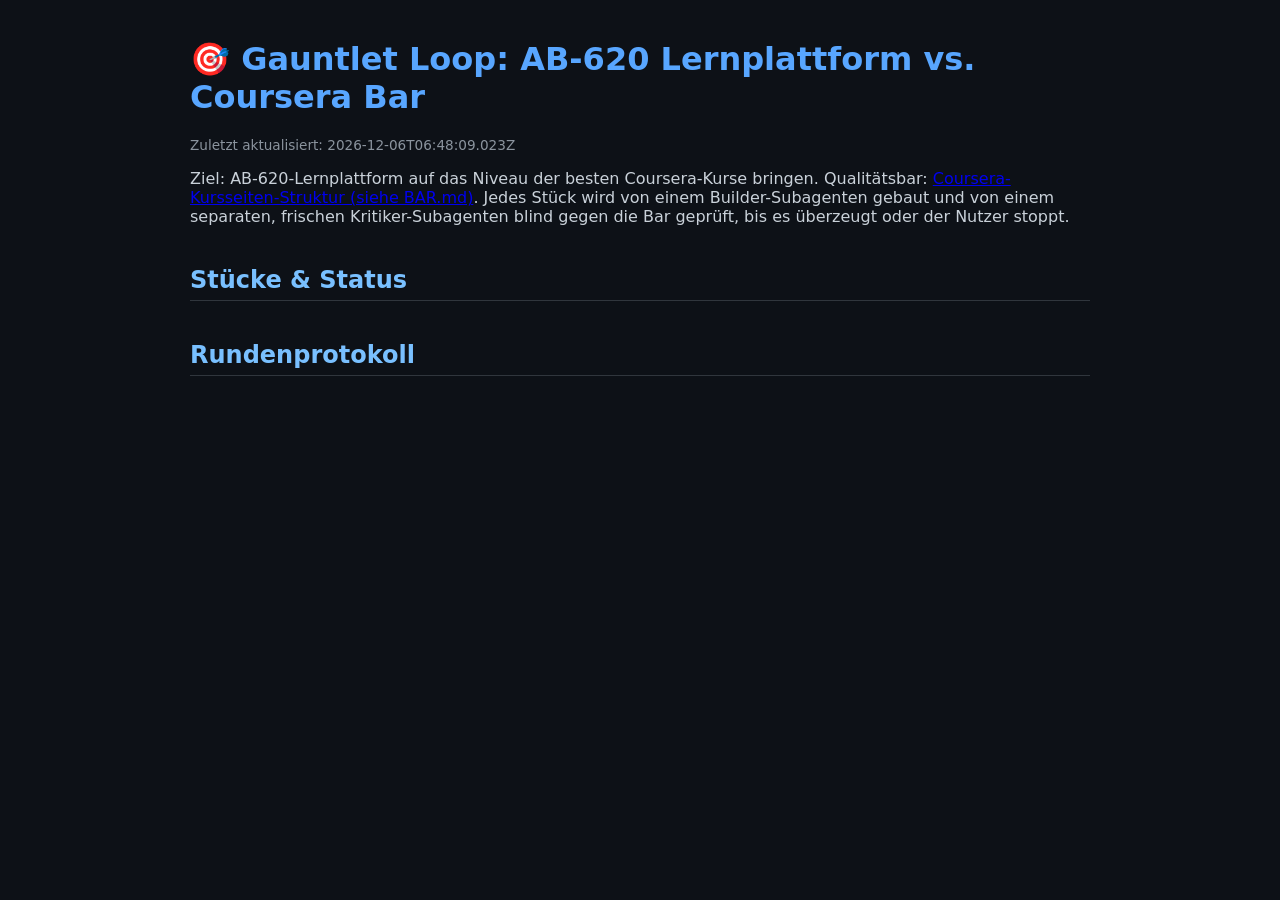
==== gauntlet/progress.html @ bc195534 "gauntlet: setup — reference bar, progress page, round structure" ====
<!DOCTYPE html>
<html lang="de">
<head>
<meta charset="UTF-8">
<title>Gauntlet Loop — AB-620 vs. Coursera Bar — Live Progress</title>
<style>
  body { font-family: -apple-system, system-ui, sans-serif; max-width: 900px; margin: 40px auto; padding: 0 20px; background: #0d1117; color: #c9d1d9; }
  h1 { color: #58a6ff; }
  h2 { color: #79c0ff; border-bottom: 1px solid #30363d; padding-bottom: 6px; margin-top: 40px; }
  .piece { background: #161b22; border: 1px solid #30363d; border-radius: 8px; padding: 16px; margin: 12px 0; }
  .piece h3 { margin: 0 0 8px 0; color: #e6edf3; }
  .status { display: inline-block; padding: 2px 10px; border-radius: 12px; font-size: 0.8em; font-weight: 600; }
  .status.pending { background: #30363d; color: #8b949e; }
  .status.building { background: #9e6a03; color: #fff; }
  .status.critiquing { background: #1f6feb; color: #fff; }
  .status.wins { background: #238636; color: #fff; }
  .round-log { font-size: 0.9em; color: #8b949e; margin-top: 8px; }
  .gap { color: #f85149; }
  .meta { color: #8b949e; font-size: 0.85em; }
</style>
</head>
<body>
  <h1>🎯 Gauntlet Loop: AB-620 Lernplattform vs. Coursera Bar</h1>
  <p class="meta">Zuletzt aktualisiert: <span id="ts">wird beim Update gesetzt</span></p>
  <p>Ziel: AB-620-Lernplattform auf das Niveau der besten Coursera-Kurse bringen.
     Qualitätsbar: <a href="reference/BAR.md">Coursera-Kursseiten-Struktur (siehe BAR.md)</a>.
     Jedes Stück wird von einem Builder-Subagenten gebaut und von einem separaten,
     frischen Kritiker-Subagenten blind gegen die Bar geprüft, bis es überzeugt oder
     der Nutzer stoppt.</p>

  <h2>Stücke &amp; Status</h2>
  <div id="pieces">
    <!-- wird pro Runde aktualisiert -->
  </div>

  <h2>Rundenprotokoll</h2>
  <div id="log">
    <!-- wird pro Runde ergänzt -->
  </div>

  <script>
    document.getElementById('ts').textContent = new Date().toISOString();
  </script>
</body>
</html>
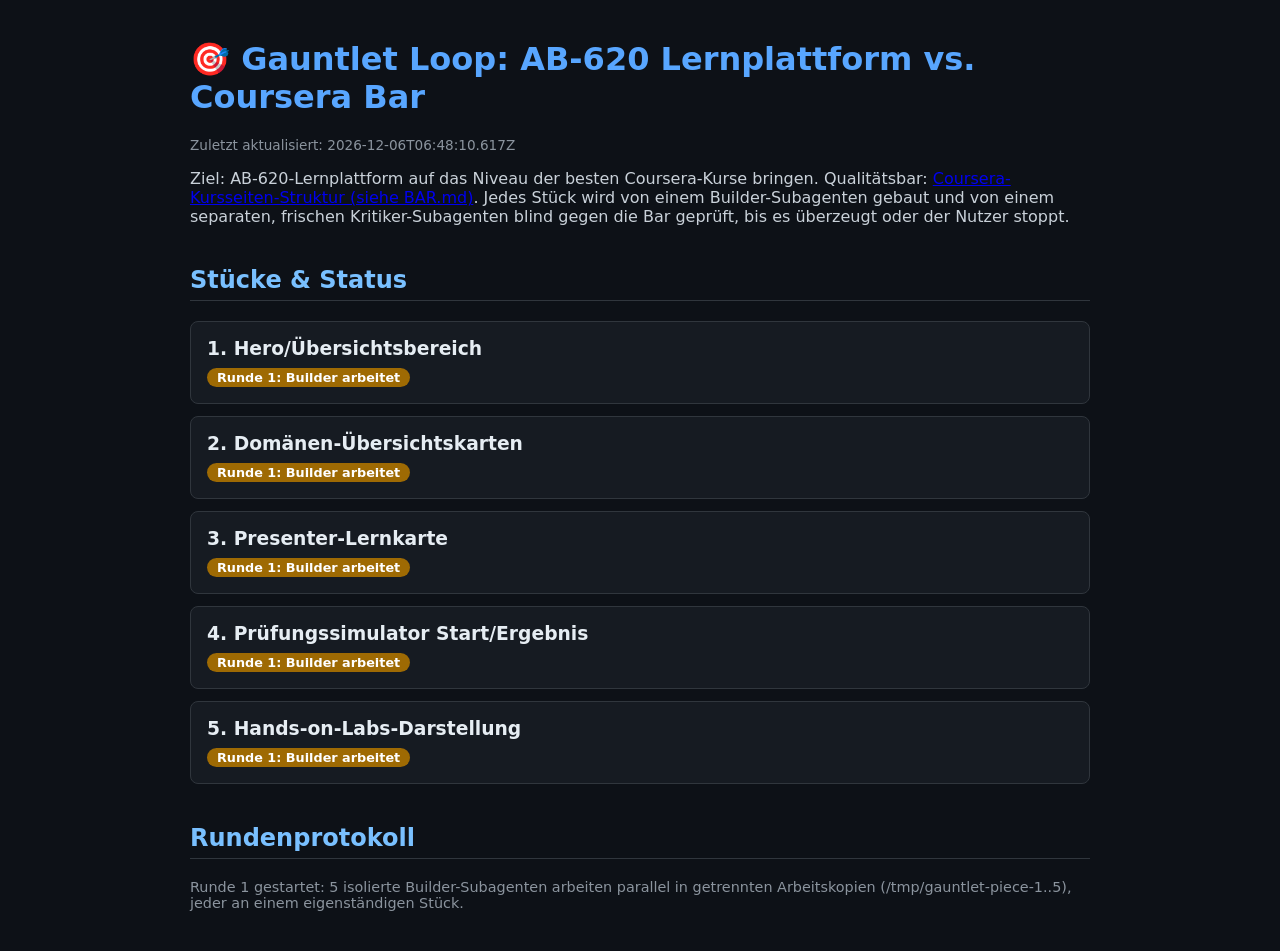
==== commit 3bc08783: "gauntlet: round 1 started — 5 isolated builder agents working" ====
--- a/gauntlet/progress.html
+++ b/gauntlet/progress.html
@@ -30,12 +30,17 @@
 
   <h2>Stücke &amp; Status</h2>
   <div id="pieces">
-    <!-- wird pro Runde aktualisiert -->
+    <div class="piece"><h3>1. Hero/Übersichtsbereich</h3><span class="status building">Runde 1: Builder arbeitet</span></div>
+    <div class="piece"><h3>2. Domänen-Übersichtskarten</h3><span class="status building">Runde 1: Builder arbeitet</span></div>
+    <div class="piece"><h3>3. Presenter-Lernkarte</h3><span class="status building">Runde 1: Builder arbeitet</span></div>
+    <div class="piece"><h3>4. Prüfungssimulator Start/Ergebnis</h3><span class="status building">Runde 1: Builder arbeitet</span></div>
+    <div class="piece"><h3>5. Hands-on-Labs-Darstellung</h3><span class="status building">Runde 1: Builder arbeitet</span></div>
   </div>
 
   <h2>Rundenprotokoll</h2>
   <div id="log">
-    <!-- wird pro Runde ergänzt -->
+    <p class="round-log">Runde 1 gestartet: 5 isolierte Builder-Subagenten arbeiten parallel in getrennten
+    Arbeitskopien (/tmp/gauntlet-piece-1..5), jeder an einem eigenständigen Stück.</p>
   </div>
 
   <script>
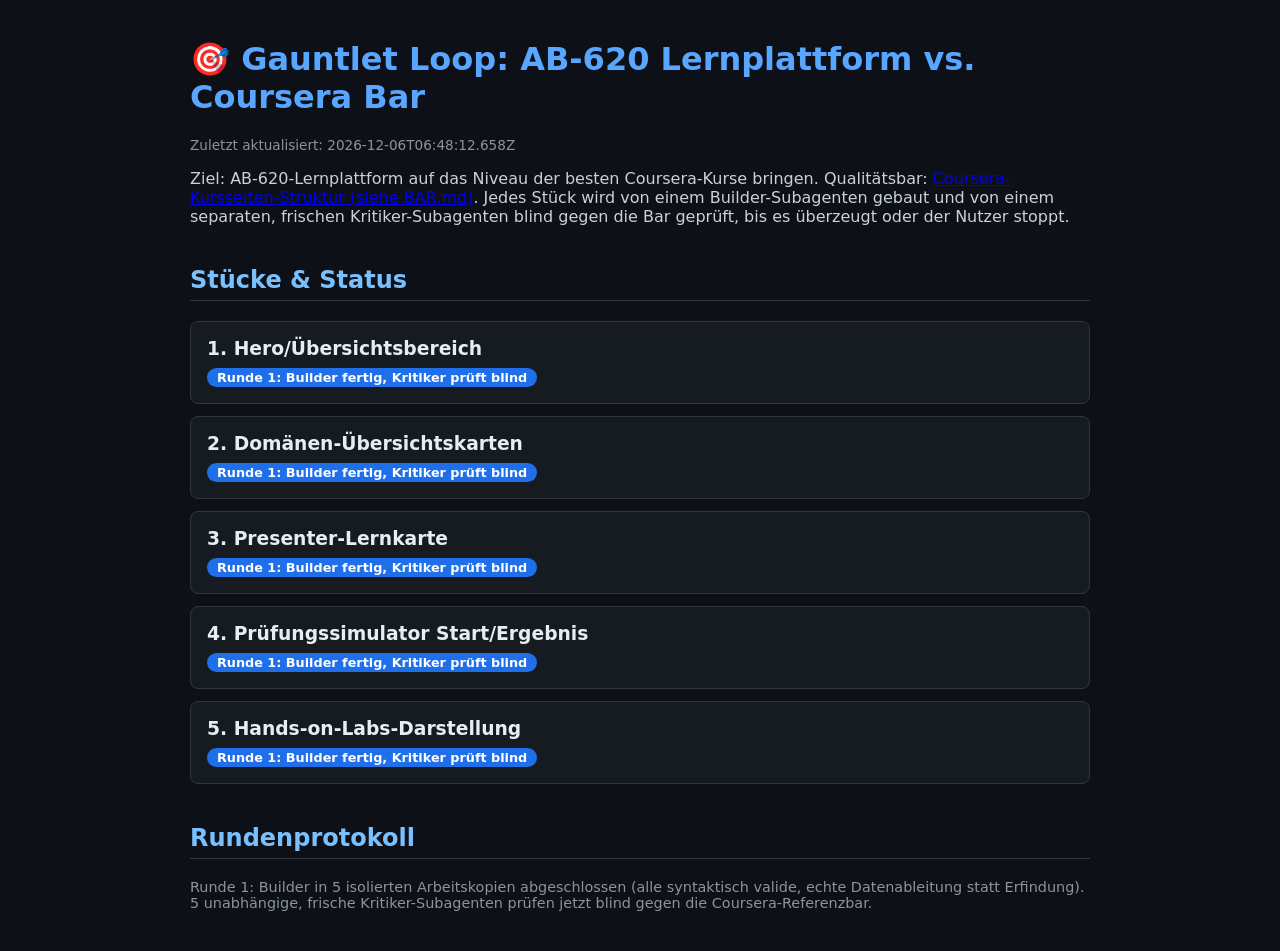
==== commit 95e6a17f: "gauntlet: round 1 builders done, critics reviewing" ====
--- a/gauntlet/progress.html
+++ b/gauntlet/progress.html
@@ -30,17 +30,18 @@
 
   <h2>Stücke &amp; Status</h2>
   <div id="pieces">
-    <div class="piece"><h3>1. Hero/Übersichtsbereich</h3><span class="status building">Runde 1: Builder arbeitet</span></div>
-    <div class="piece"><h3>2. Domänen-Übersichtskarten</h3><span class="status building">Runde 1: Builder arbeitet</span></div>
-    <div class="piece"><h3>3. Presenter-Lernkarte</h3><span class="status building">Runde 1: Builder arbeitet</span></div>
-    <div class="piece"><h3>4. Prüfungssimulator Start/Ergebnis</h3><span class="status building">Runde 1: Builder arbeitet</span></div>
-    <div class="piece"><h3>5. Hands-on-Labs-Darstellung</h3><span class="status building">Runde 1: Builder arbeitet</span></div>
+    <div class="piece"><h3>1. Hero/Übersichtsbereich</h3><span class="status critiquing">Runde 1: Builder fertig, Kritiker prüft blind</span></div>
+    <div class="piece"><h3>2. Domänen-Übersichtskarten</h3><span class="status critiquing">Runde 1: Builder fertig, Kritiker prüft blind</span></div>
+    <div class="piece"><h3>3. Presenter-Lernkarte</h3><span class="status critiquing">Runde 1: Builder fertig, Kritiker prüft blind</span></div>
+    <div class="piece"><h3>4. Prüfungssimulator Start/Ergebnis</h3><span class="status critiquing">Runde 1: Builder fertig, Kritiker prüft blind</span></div>
+    <div class="piece"><h3>5. Hands-on-Labs-Darstellung</h3><span class="status critiquing">Runde 1: Builder fertig, Kritiker prüft blind</span></div>
   </div>
 
   <h2>Rundenprotokoll</h2>
   <div id="log">
-    <p class="round-log">Runde 1 gestartet: 5 isolierte Builder-Subagenten arbeiten parallel in getrennten
-    Arbeitskopien (/tmp/gauntlet-piece-1..5), jeder an einem eigenständigen Stück.</p>
+    <p class="round-log">Runde 1: Builder in 5 isolierten Arbeitskopien abgeschlossen (alle syntaktisch valide,
+    echte Datenableitung statt Erfindung). 5 unabhängige, frische Kritiker-Subagenten prüfen jetzt blind
+    gegen die Coursera-Referenzbar.</p>
   </div>
 
   <script>
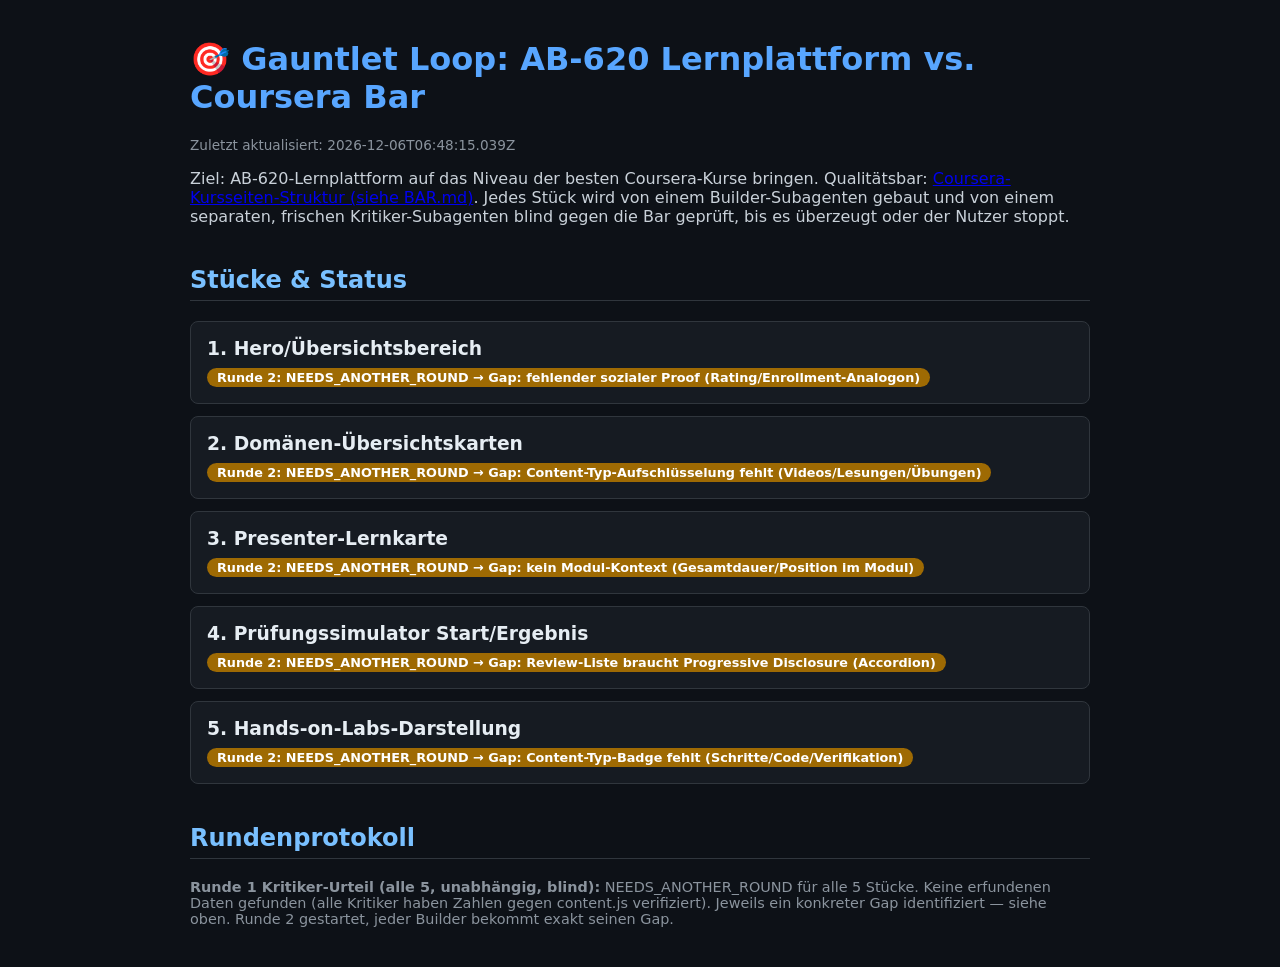
==== commit ea6f1234: "gauntlet: round 1 verdicts logged (5x NEEDS_ANOTHER_ROUND), round 2 starting" ====
--- a/gauntlet/progress.html
+++ b/gauntlet/progress.html
@@ -30,18 +30,18 @@
 
   <h2>Stücke &amp; Status</h2>
   <div id="pieces">
-    <div class="piece"><h3>1. Hero/Übersichtsbereich</h3><span class="status critiquing">Runde 1: Builder fertig, Kritiker prüft blind</span></div>
-    <div class="piece"><h3>2. Domänen-Übersichtskarten</h3><span class="status critiquing">Runde 1: Builder fertig, Kritiker prüft blind</span></div>
-    <div class="piece"><h3>3. Presenter-Lernkarte</h3><span class="status critiquing">Runde 1: Builder fertig, Kritiker prüft blind</span></div>
-    <div class="piece"><h3>4. Prüfungssimulator Start/Ergebnis</h3><span class="status critiquing">Runde 1: Builder fertig, Kritiker prüft blind</span></div>
-    <div class="piece"><h3>5. Hands-on-Labs-Darstellung</h3><span class="status critiquing">Runde 1: Builder fertig, Kritiker prüft blind</span></div>
+    <div class="piece"><h3>1. Hero/Übersichtsbereich</h3><span class="status building">Runde 2: NEEDS_ANOTHER_ROUND → Gap: fehlender sozialer Proof (Rating/Enrollment-Analogon)</span></div>
+    <div class="piece"><h3>2. Domänen-Übersichtskarten</h3><span class="status building">Runde 2: NEEDS_ANOTHER_ROUND → Gap: Content-Typ-Aufschlüsselung fehlt (Videos/Lesungen/Übungen)</span></div>
+    <div class="piece"><h3>3. Presenter-Lernkarte</h3><span class="status building">Runde 2: NEEDS_ANOTHER_ROUND → Gap: kein Modul-Kontext (Gesamtdauer/Position im Modul)</span></div>
+    <div class="piece"><h3>4. Prüfungssimulator Start/Ergebnis</h3><span class="status building">Runde 2: NEEDS_ANOTHER_ROUND → Gap: Review-Liste braucht Progressive Disclosure (Accordion)</span></div>
+    <div class="piece"><h3>5. Hands-on-Labs-Darstellung</h3><span class="status building">Runde 2: NEEDS_ANOTHER_ROUND → Gap: Content-Typ-Badge fehlt (Schritte/Code/Verifikation)</span></div>
   </div>
 
   <h2>Rundenprotokoll</h2>
   <div id="log">
-    <p class="round-log">Runde 1: Builder in 5 isolierten Arbeitskopien abgeschlossen (alle syntaktisch valide,
-    echte Datenableitung statt Erfindung). 5 unabhängige, frische Kritiker-Subagenten prüfen jetzt blind
-    gegen die Coursera-Referenzbar.</p>
+    <p class="round-log"><strong>Runde 1 Kritiker-Urteil (alle 5, unabhängig, blind):</strong> NEEDS_ANOTHER_ROUND für alle 5 Stücke.
+    Keine erfundenen Daten gefunden (alle Kritiker haben Zahlen gegen content.js verifiziert). Jeweils ein
+    konkreter Gap identifiziert — siehe oben. Runde 2 gestartet, jeder Builder bekommt exakt seinen Gap.</p>
   </div>
 
   <script>
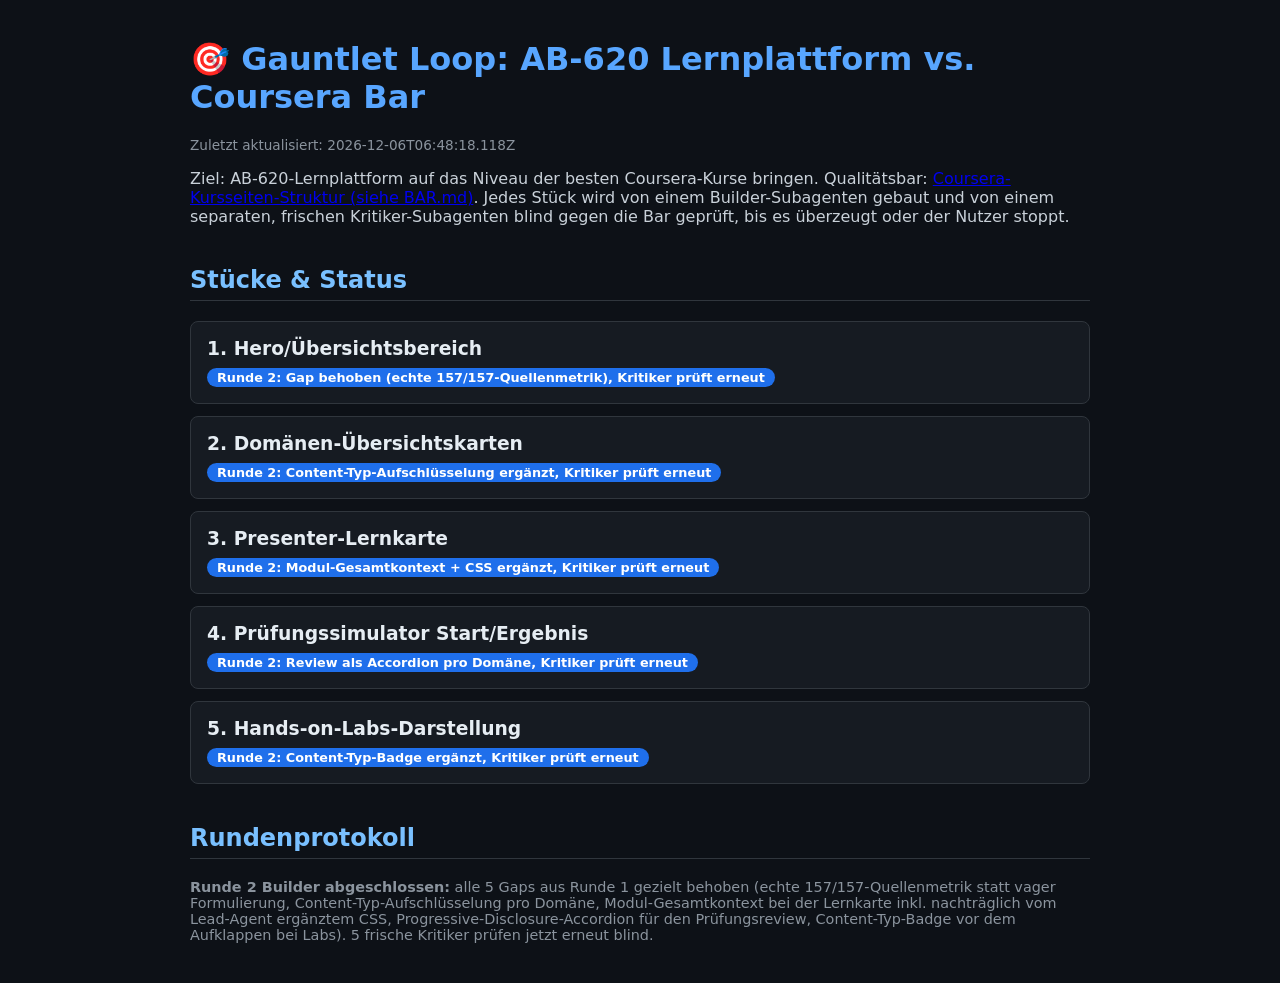
==== commit f2c9f61f: "gauntlet: round 2 builders done (all 5 gaps addressed), critics re-reviewing" ====
--- a/gauntlet/progress.html
+++ b/gauntlet/progress.html
@@ -30,18 +30,20 @@
 
   <h2>Stücke &amp; Status</h2>
   <div id="pieces">
-    <div class="piece"><h3>1. Hero/Übersichtsbereich</h3><span class="status building">Runde 2: NEEDS_ANOTHER_ROUND → Gap: fehlender sozialer Proof (Rating/Enrollment-Analogon)</span></div>
-    <div class="piece"><h3>2. Domänen-Übersichtskarten</h3><span class="status building">Runde 2: NEEDS_ANOTHER_ROUND → Gap: Content-Typ-Aufschlüsselung fehlt (Videos/Lesungen/Übungen)</span></div>
-    <div class="piece"><h3>3. Presenter-Lernkarte</h3><span class="status building">Runde 2: NEEDS_ANOTHER_ROUND → Gap: kein Modul-Kontext (Gesamtdauer/Position im Modul)</span></div>
-    <div class="piece"><h3>4. Prüfungssimulator Start/Ergebnis</h3><span class="status building">Runde 2: NEEDS_ANOTHER_ROUND → Gap: Review-Liste braucht Progressive Disclosure (Accordion)</span></div>
-    <div class="piece"><h3>5. Hands-on-Labs-Darstellung</h3><span class="status building">Runde 2: NEEDS_ANOTHER_ROUND → Gap: Content-Typ-Badge fehlt (Schritte/Code/Verifikation)</span></div>
+    <div class="piece"><h3>1. Hero/Übersichtsbereich</h3><span class="status critiquing">Runde 2: Gap behoben (echte 157/157-Quellenmetrik), Kritiker prüft erneut</span></div>
+    <div class="piece"><h3>2. Domänen-Übersichtskarten</h3><span class="status critiquing">Runde 2: Content-Typ-Aufschlüsselung ergänzt, Kritiker prüft erneut</span></div>
+    <div class="piece"><h3>3. Presenter-Lernkarte</h3><span class="status critiquing">Runde 2: Modul-Gesamtkontext + CSS ergänzt, Kritiker prüft erneut</span></div>
+    <div class="piece"><h3>4. Prüfungssimulator Start/Ergebnis</h3><span class="status critiquing">Runde 2: Review als Accordion pro Domäne, Kritiker prüft erneut</span></div>
+    <div class="piece"><h3>5. Hands-on-Labs-Darstellung</h3><span class="status critiquing">Runde 2: Content-Typ-Badge ergänzt, Kritiker prüft erneut</span></div>
   </div>
 
   <h2>Rundenprotokoll</h2>
   <div id="log">
-    <p class="round-log"><strong>Runde 1 Kritiker-Urteil (alle 5, unabhängig, blind):</strong> NEEDS_ANOTHER_ROUND für alle 5 Stücke.
-    Keine erfundenen Daten gefunden (alle Kritiker haben Zahlen gegen content.js verifiziert). Jeweils ein
-    konkreter Gap identifiziert — siehe oben. Runde 2 gestartet, jeder Builder bekommt exakt seinen Gap.</p>
+    <p class="round-log"><strong>Runde 2 Builder abgeschlossen:</strong> alle 5 Gaps aus Runde 1 gezielt behoben
+    (echte 157/157-Quellenmetrik statt vager Formulierung, Content-Typ-Aufschlüsselung pro Domäne,
+    Modul-Gesamtkontext bei der Lernkarte inkl. nachträglich vom Lead-Agent ergänztem CSS,
+    Progressive-Disclosure-Accordion für den Prüfungsreview, Content-Typ-Badge vor dem Aufklappen bei Labs).
+    5 frische Kritiker prüfen jetzt erneut blind.</p>
   </div>
 
   <script>
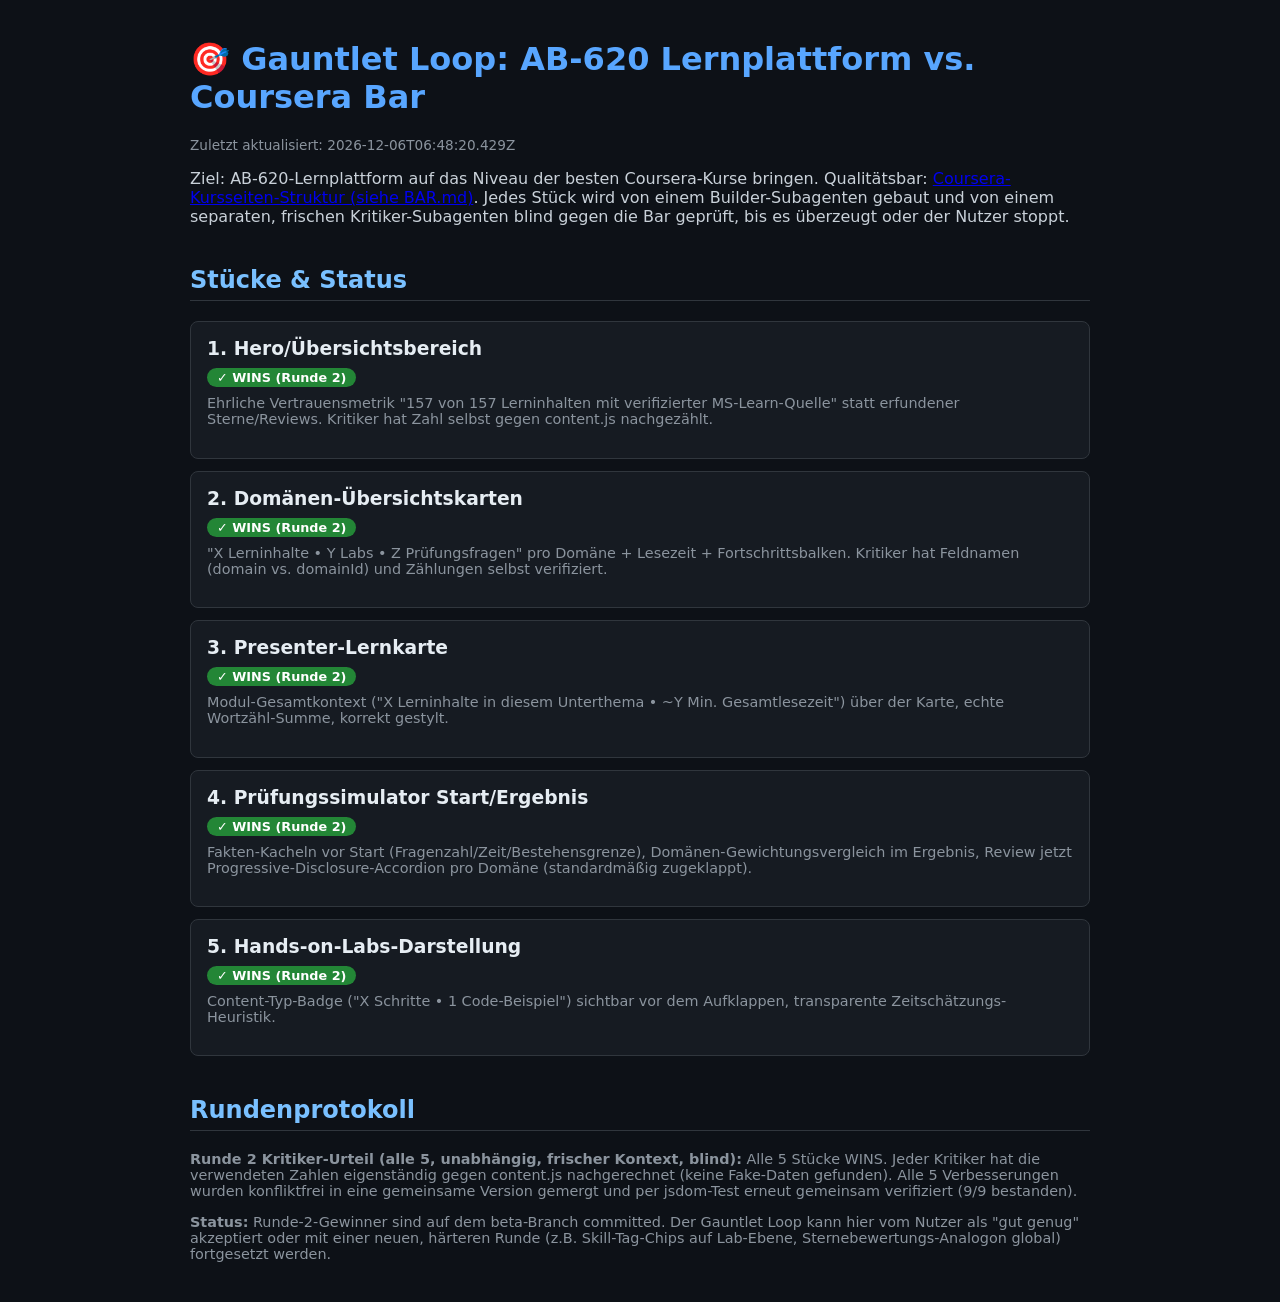
==== commit af36f342: "gauntlet: round 2 final — all 5 pieces WINS, progress page updated" ====
--- a/gauntlet/progress.html
+++ b/gauntlet/progress.html
@@ -30,20 +30,27 @@
 
   <h2>Stücke &amp; Status</h2>
   <div id="pieces">
-    <div class="piece"><h3>1. Hero/Übersichtsbereich</h3><span class="status critiquing">Runde 2: Gap behoben (echte 157/157-Quellenmetrik), Kritiker prüft erneut</span></div>
-    <div class="piece"><h3>2. Domänen-Übersichtskarten</h3><span class="status critiquing">Runde 2: Content-Typ-Aufschlüsselung ergänzt, Kritiker prüft erneut</span></div>
-    <div class="piece"><h3>3. Presenter-Lernkarte</h3><span class="status critiquing">Runde 2: Modul-Gesamtkontext + CSS ergänzt, Kritiker prüft erneut</span></div>
-    <div class="piece"><h3>4. Prüfungssimulator Start/Ergebnis</h3><span class="status critiquing">Runde 2: Review als Accordion pro Domäne, Kritiker prüft erneut</span></div>
-    <div class="piece"><h3>5. Hands-on-Labs-Darstellung</h3><span class="status critiquing">Runde 2: Content-Typ-Badge ergänzt, Kritiker prüft erneut</span></div>
+    <div class="piece"><h3>1. Hero/Übersichtsbereich</h3><span class="status wins">✓ WINS (Runde 2)</span>
+      <p class="round-log">Ehrliche Vertrauensmetrik "157 von 157 Lerninhalten mit verifizierter MS-Learn-Quelle" statt erfundener Sterne/Reviews. Kritiker hat Zahl selbst gegen content.js nachgezählt.</p></div>
+    <div class="piece"><h3>2. Domänen-Übersichtskarten</h3><span class="status wins">✓ WINS (Runde 2)</span>
+      <p class="round-log">"X Lerninhalte • Y Labs • Z Prüfungsfragen" pro Domäne + Lesezeit + Fortschrittsbalken. Kritiker hat Feldnamen (domain vs. domainId) und Zählungen selbst verifiziert.</p></div>
+    <div class="piece"><h3>3. Presenter-Lernkarte</h3><span class="status wins">✓ WINS (Runde 2)</span>
+      <p class="round-log">Modul-Gesamtkontext ("X Lerninhalte in diesem Unterthema • ~Y Min. Gesamtlesezeit") über der Karte, echte Wortzähl-Summe, korrekt gestylt.</p></div>
+    <div class="piece"><h3>4. Prüfungssimulator Start/Ergebnis</h3><span class="status wins">✓ WINS (Runde 2)</span>
+      <p class="round-log">Fakten-Kacheln vor Start (Fragenzahl/Zeit/Bestehensgrenze), Domänen-Gewichtungsvergleich im Ergebnis, Review jetzt Progressive-Disclosure-Accordion pro Domäne (standardmäßig zugeklappt).</p></div>
+    <div class="piece"><h3>5. Hands-on-Labs-Darstellung</h3><span class="status wins">✓ WINS (Runde 2)</span>
+      <p class="round-log">Content-Typ-Badge ("X Schritte • 1 Code-Beispiel") sichtbar vor dem Aufklappen, transparente Zeitschätzungs-Heuristik.</p></div>
   </div>
 
   <h2>Rundenprotokoll</h2>
   <div id="log">
-    <p class="round-log"><strong>Runde 2 Builder abgeschlossen:</strong> alle 5 Gaps aus Runde 1 gezielt behoben
-    (echte 157/157-Quellenmetrik statt vager Formulierung, Content-Typ-Aufschlüsselung pro Domäne,
-    Modul-Gesamtkontext bei der Lernkarte inkl. nachträglich vom Lead-Agent ergänztem CSS,
-    Progressive-Disclosure-Accordion für den Prüfungsreview, Content-Typ-Badge vor dem Aufklappen bei Labs).
-    5 frische Kritiker prüfen jetzt erneut blind.</p>
+    <p class="round-log"><strong>Runde 2 Kritiker-Urteil (alle 5, unabhängig, frischer Kontext, blind):</strong>
+    Alle 5 Stücke WINS. Jeder Kritiker hat die verwendeten Zahlen eigenständig gegen content.js
+    nachgerechnet (keine Fake-Daten gefunden). Alle 5 Verbesserungen wurden konfliktfrei in eine
+    gemeinsame Version gemergt und per jsdom-Test erneut gemeinsam verifiziert (9/9 bestanden).</p>
+    <p class="round-log"><strong>Status:</strong> Runde-2-Gewinner sind auf dem beta-Branch committed.
+    Der Gauntlet Loop kann hier vom Nutzer als "gut genug" akzeptiert oder mit einer neuen,
+    härteren Runde (z.B. Skill-Tag-Chips auf Lab-Ebene, Sternebewertungs-Analogon global) fortgesetzt werden.</p>
   </div>
 
   <script>
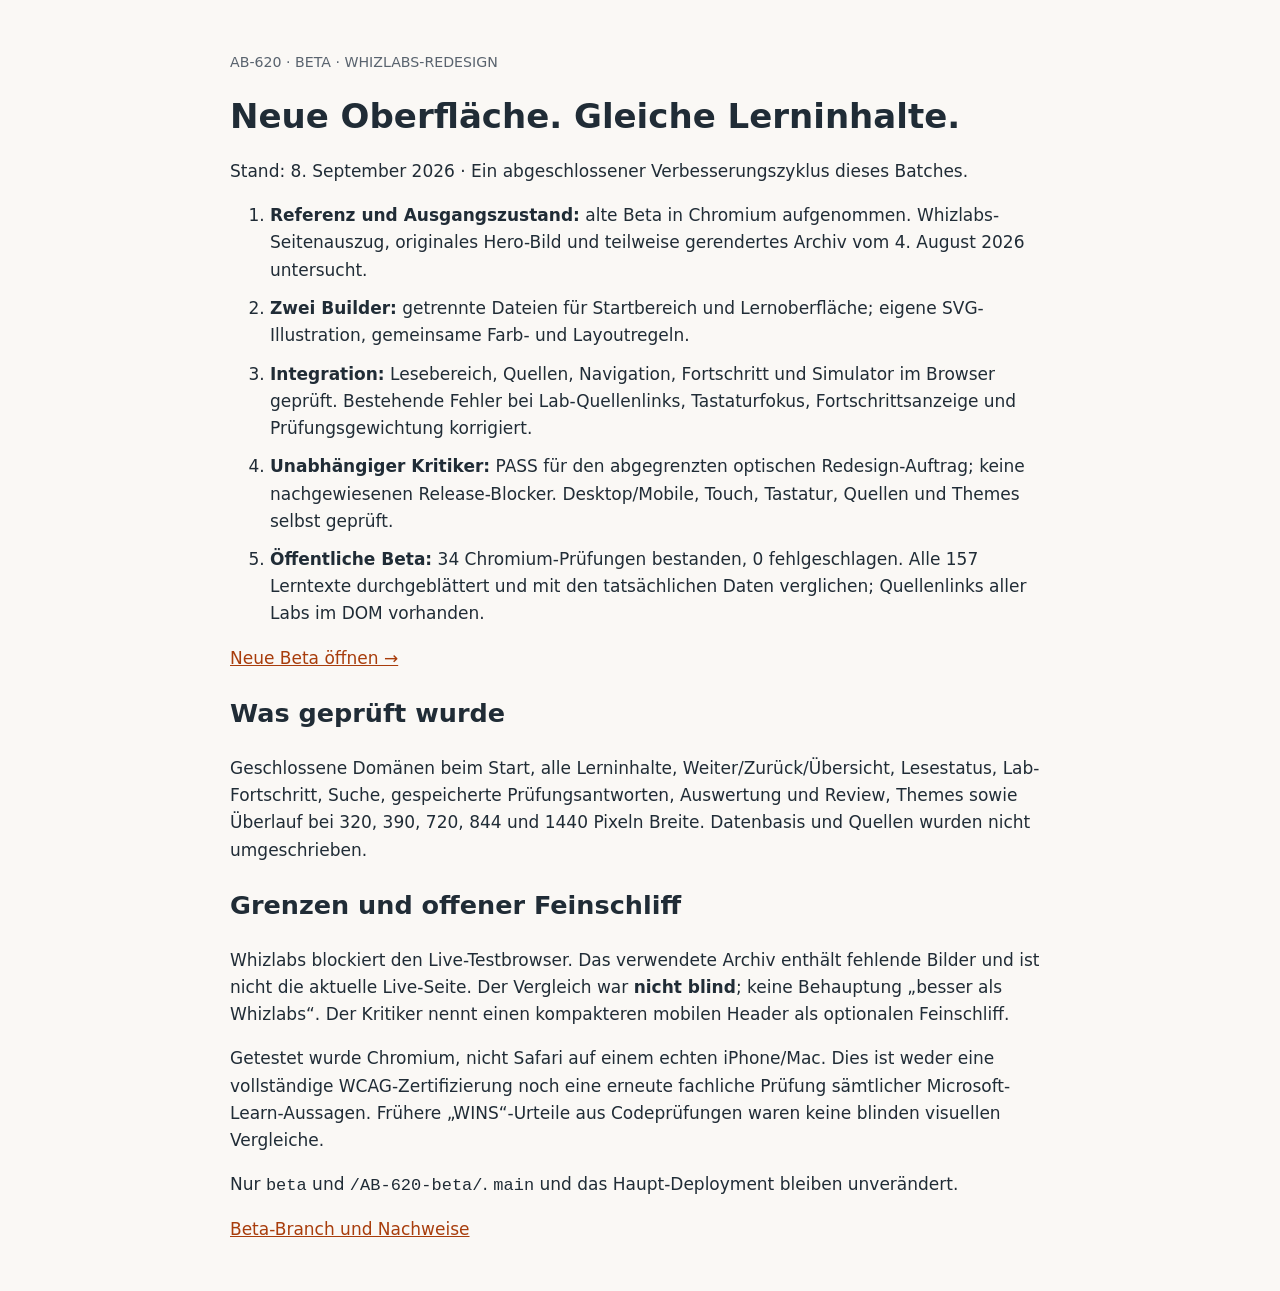
==== commit 824553a2: "feat(beta): Whizlabs-inspired redesign with real browser verification" ====
--- a/gauntlet/progress.html
+++ b/gauntlet/progress.html
@@ -1,60 +1,11 @@
-<!DOCTYPE html>
-<html lang="de">
-<head>
-<meta charset="UTF-8">
-<title>Gauntlet Loop — AB-620 vs. Coursera Bar — Live Progress</title>
-<style>
-  body { font-family: -apple-system, system-ui, sans-serif; max-width: 900px; margin: 40px auto; padding: 0 20px; background: #0d1117; color: #c9d1d9; }
-  h1 { color: #58a6ff; }
-  h2 { color: #79c0ff; border-bottom: 1px solid #30363d; padding-bottom: 6px; margin-top: 40px; }
-  .piece { background: #161b22; border: 1px solid #30363d; border-radius: 8px; padding: 16px; margin: 12px 0; }
-  .piece h3 { margin: 0 0 8px 0; color: #e6edf3; }
-  .status { display: inline-block; padding: 2px 10px; border-radius: 12px; font-size: 0.8em; font-weight: 600; }
-  .status.pending { background: #30363d; color: #8b949e; }
-  .status.building { background: #9e6a03; color: #fff; }
-  .status.critiquing { background: #1f6feb; color: #fff; }
-  .status.wins { background: #238636; color: #fff; }
-  .round-log { font-size: 0.9em; color: #8b949e; margin-top: 8px; }
-  .gap { color: #f85149; }
-  .meta { color: #8b949e; font-size: 0.85em; }
-</style>
-</head>
-<body>
-  <h1>🎯 Gauntlet Loop: AB-620 Lernplattform vs. Coursera Bar</h1>
-  <p class="meta">Zuletzt aktualisiert: <span id="ts">wird beim Update gesetzt</span></p>
-  <p>Ziel: AB-620-Lernplattform auf das Niveau der besten Coursera-Kurse bringen.
-     Qualitätsbar: <a href="reference/BAR.md">Coursera-Kursseiten-Struktur (siehe BAR.md)</a>.
-     Jedes Stück wird von einem Builder-Subagenten gebaut und von einem separaten,
-     frischen Kritiker-Subagenten blind gegen die Bar geprüft, bis es überzeugt oder
-     der Nutzer stoppt.</p>
-
-  <h2>Stücke &amp; Status</h2>
-  <div id="pieces">
-    <div class="piece"><h3>1. Hero/Übersichtsbereich</h3><span class="status wins">✓ WINS (Runde 2)</span>
-      <p class="round-log">Ehrliche Vertrauensmetrik "157 von 157 Lerninhalten mit verifizierter MS-Learn-Quelle" statt erfundener Sterne/Reviews. Kritiker hat Zahl selbst gegen content.js nachgezählt.</p></div>
-    <div class="piece"><h3>2. Domänen-Übersichtskarten</h3><span class="status wins">✓ WINS (Runde 2)</span>
-      <p class="round-log">"X Lerninhalte • Y Labs • Z Prüfungsfragen" pro Domäne + Lesezeit + Fortschrittsbalken. Kritiker hat Feldnamen (domain vs. domainId) und Zählungen selbst verifiziert.</p></div>
-    <div class="piece"><h3>3. Presenter-Lernkarte</h3><span class="status wins">✓ WINS (Runde 2)</span>
-      <p class="round-log">Modul-Gesamtkontext ("X Lerninhalte in diesem Unterthema • ~Y Min. Gesamtlesezeit") über der Karte, echte Wortzähl-Summe, korrekt gestylt.</p></div>
-    <div class="piece"><h3>4. Prüfungssimulator Start/Ergebnis</h3><span class="status wins">✓ WINS (Runde 2)</span>
-      <p class="round-log">Fakten-Kacheln vor Start (Fragenzahl/Zeit/Bestehensgrenze), Domänen-Gewichtungsvergleich im Ergebnis, Review jetzt Progressive-Disclosure-Accordion pro Domäne (standardmäßig zugeklappt).</p></div>
-    <div class="piece"><h3>5. Hands-on-Labs-Darstellung</h3><span class="status wins">✓ WINS (Runde 2)</span>
-      <p class="round-log">Content-Typ-Badge ("X Schritte • 1 Code-Beispiel") sichtbar vor dem Aufklappen, transparente Zeitschätzungs-Heuristik.</p></div>
-  </div>
-
-  <h2>Rundenprotokoll</h2>
-  <div id="log">
-    <p class="round-log"><strong>Runde 2 Kritiker-Urteil (alle 5, unabhängig, frischer Kontext, blind):</strong>
-    Alle 5 Stücke WINS. Jeder Kritiker hat die verwendeten Zahlen eigenständig gegen content.js
-    nachgerechnet (keine Fake-Daten gefunden). Alle 5 Verbesserungen wurden konfliktfrei in eine
-    gemeinsame Version gemergt und per jsdom-Test erneut gemeinsam verifiziert (9/9 bestanden).</p>
-    <p class="round-log"><strong>Status:</strong> Runde-2-Gewinner sind auf dem beta-Branch committed.
-    Der Gauntlet Loop kann hier vom Nutzer als "gut genug" akzeptiert oder mit einer neuen,
-    härteren Runde (z.B. Skill-Tag-Chips auf Lab-Ebene, Sternebewertungs-Analogon global) fortgesetzt werden.</p>
-  </div>
-
-  <script>
-    document.getElementById('ts').textContent = new Date().toISOString();
-  </script>
-</body>
-</html>
+<!doctype html>
+<html lang="de"><head><meta charset="utf-8"><meta name="viewport" content="width=device-width,initial-scale=1"><title>AB-620 Beta · Redesign-Status</title><style>body{font:17px/1.6 system-ui;background:#faf8f5;color:#202c36;max-width:820px;margin:3rem auto;padding:0 1.2rem}h1{line-height:1.1}a{color:#a83d0c}li{margin:.7rem 0}small{color:#59636e}</style></head><body><main>
+<small>AB-620 · BETA · WHIZLABS-REDESIGN</small><h1>Neue Oberfläche. Gleiche Lerninhalte.</h1>
+<p>Stand: 8. September 2026 · Ein abgeschlossener Verbesserungszyklus dieses Batches.</p>
+<ol><li><strong>Referenz und Ausgangszustand:</strong> alte Beta in Chromium aufgenommen. Whizlabs-Seitenauszug, originales Hero-Bild und teilweise gerendertes Archiv vom 4. August 2026 untersucht.</li><li><strong>Zwei Builder:</strong> getrennte Dateien für Startbereich und Lernoberfläche; eigene SVG-Illustration, gemeinsame Farb- und Layoutregeln.</li><li><strong>Integration:</strong> Lesebereich, Quellen, Navigation, Fortschritt und Simulator im Browser geprüft. Bestehende Fehler bei Lab-Quellenlinks, Tastaturfokus, Fortschrittsanzeige und Prüfungsgewichtung korrigiert.</li><li><strong>Unabhängiger Kritiker:</strong> PASS für den abgegrenzten optischen Redesign-Auftrag; keine nachgewiesenen Release-Blocker. Desktop/Mobile, Touch, Tastatur, Quellen und Themes selbst geprüft.</li><li><strong>Öffentliche Beta:</strong> 34 Chromium-Prüfungen bestanden, 0 fehlgeschlagen. Alle 157 Lerntexte durchgeblättert und mit den tatsächlichen Daten verglichen; Quellenlinks aller Labs im DOM vorhanden.</li></ol>
+<p><a href="../">Neue Beta öffnen →</a></p>
+<h2>Was geprüft wurde</h2><p>Geschlossene Domänen beim Start, alle Lerninhalte, Weiter/Zurück/Übersicht, Lesestatus, Lab-Fortschritt, Suche, gespeicherte Prüfungsantworten, Auswertung und Review, Themes sowie Überlauf bei 320, 390, 720, 844 und 1440 Pixeln Breite. Datenbasis und Quellen wurden nicht umgeschrieben.</p>
+<h2>Grenzen und offener Feinschliff</h2><p>Whizlabs blockiert den Live-Testbrowser. Das verwendete Archiv enthält fehlende Bilder und ist nicht die aktuelle Live-Seite. Der Vergleich war <strong>nicht blind</strong>; keine Behauptung „besser als Whizlabs“. Der Kritiker nennt einen kompakteren mobilen Header als optionalen Feinschliff.</p><p>Getestet wurde Chromium, nicht Safari auf einem echten iPhone/Mac. Dies ist weder eine vollständige WCAG-Zertifizierung noch eine erneute fachliche Prüfung sämtlicher Microsoft-Learn-Aussagen. Frühere „WINS“-Urteile aus Codeprüfungen waren keine blinden visuellen Vergleiche.</p>
+<p>Nur <code>beta</code> und <code>/AB-620-beta/</code>. <code>main</code> und das Haupt-Deployment bleiben unverändert.</p>
+<p><a href="https://github.com/pkostelnik/AB-620/tree/beta">Beta-Branch und Nachweise</a></p>
+</main></body></html>
